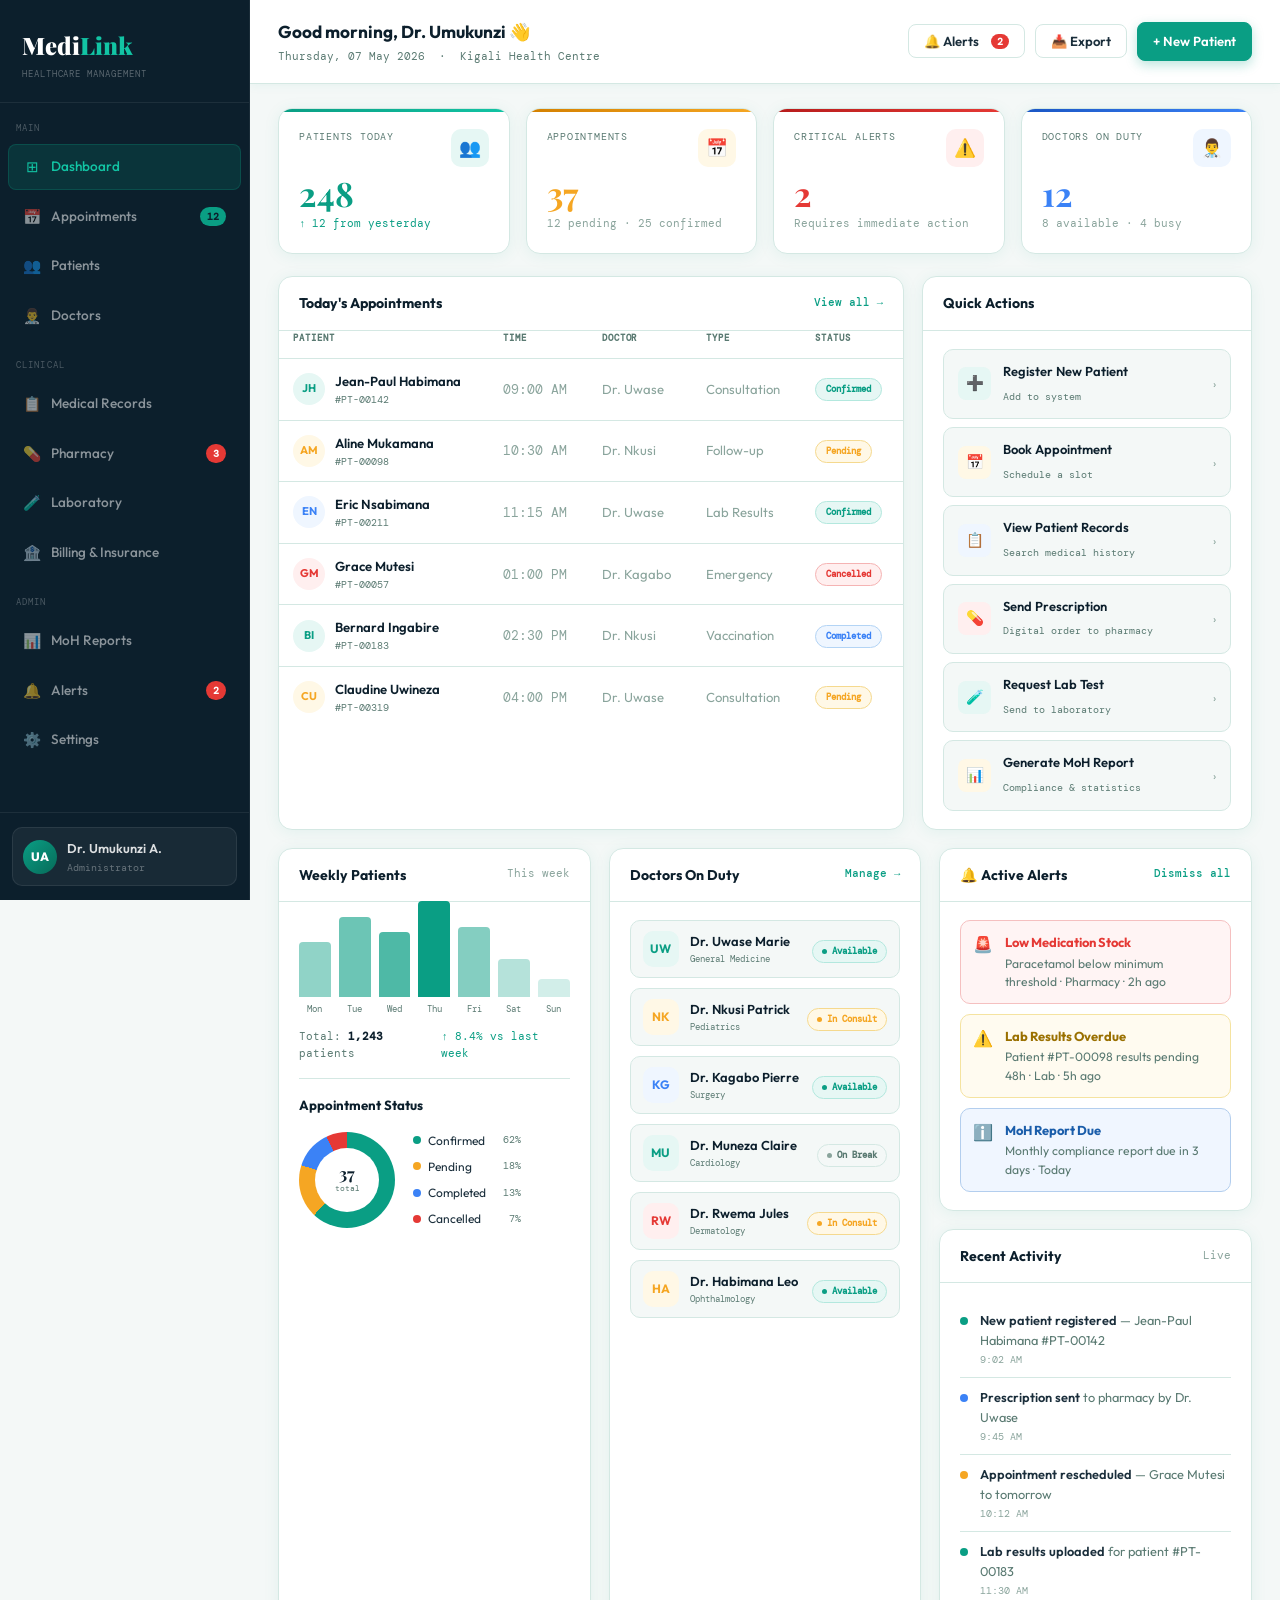
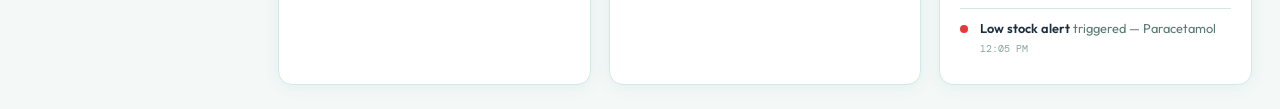
==== Dashboard.html @ 93956468 "Added the index,register,dashboard and style to my project" ====
<!DOCTYPE html>
<html lang="en">
<head>
  <meta charset="UTF-8">
  <meta name="viewport" content="width=device-width, initial-scale=1.0">
  <title>MediLink – Dashboard</title>
  <link rel="stylesheet" href="style.css">
</head>
<body class="dashboard-body">

  <!-- ══════════════════════════════
       SIDEBAR
  ══════════════════════════════ -->
  <aside class="sidebar">

    <a href="index.html" class="sb-logo">
      <h1>Medi<span>Link</span></h1>
      <p>Healthcare Management</p>
    </a>

    <div class="sb-section">Main</div>
    <a href="dashboard.html" class="nav-item active">
      <span class="nav-icon">⊞</span> Dashboard
    </a>
    <div class="nav-item">
      <span class="nav-icon">📅</span> Appointments
      <span class="nav-badge">12</span>
    </div>
    <div class="nav-item">
      <span class="nav-icon">👥</span> Patients
    </div>
    <div class="nav-item">
      <span class="nav-icon">👨‍⚕️</span> Doctors
    </div>

    <div class="sb-section">Clinical</div>
    <div class="nav-item">
      <span class="nav-icon">📋</span> Medical Records
    </div>
    <div class="nav-item">
      <span class="nav-icon">💊</span> Pharmacy
      <span class="nav-badge red">3</span>
    </div>
    <div class="nav-item">
      <span class="nav-icon">🧪</span> Laboratory
    </div>
    <div class="nav-item">
      <span class="nav-icon">🏦</span> Billing &amp; Insurance
    </div>

    <div class="sb-section">Admin</div>
    <div class="nav-item">
      <span class="nav-icon">📊</span> MoH Reports
    </div>
    <div class="nav-item">
      <span class="nav-icon">🔔</span> Alerts
      <span class="nav-badge red">2</span>
    </div>
    <div class="nav-item">
      <span class="nav-icon">⚙️</span> Settings
    </div>

    <div class="sb-footer">
      <div class="sb-user">
        <div class="sb-avatar">UA</div>
        <div>
          <div class="sb-name">Dr. Umukunzi A.</div>
          <div class="sb-role">Administrator</div>
        </div>
      </div>
    </div>

  </aside>

  <!-- ══════════════════════════════
       MAIN
  ══════════════════════════════ -->
  <div class="dash-main">

    <!-- TOPBAR -->
    <div class="topbar">
      <div class="tb-left">
        <h2>Good morning, Dr. Umukunzi 👋</h2>
        <p>Thursday, 07 May 2026 &nbsp;·&nbsp; Kigali Health Centre</p>
      </div>
      <div class="tb-right">
        <button class="tb-btn">
          🔔 Alerts &nbsp;<span class="alert-dot">2</span>
        </button>
        <button class="tb-btn">📥 Export</button>
        <a href="register.html" class="tb-btn primary">+ New Patient</a>
      </div>
    </div>

    <!-- CONTENT -->
    <div class="dash-content">

      <!-- ── STAT CARDS ── -->
      <div class="stats-row">

        <div class="stat-card teal">
          <div class="stat-top">
            <div class="stat-lbl">Patients Today</div>
            <div class="stat-icon-box">👥</div>
          </div>
          <div class="stat-val">248</div>
          <div class="stat-sub up">↑ 12 from yesterday</div>
        </div>

        <div class="stat-card amber">
          <div class="stat-top">
            <div class="stat-lbl">Appointments</div>
            <div class="stat-icon-box">📅</div>
          </div>
          <div class="stat-val">37</div>
          <div class="stat-sub">12 pending · 25 confirmed</div>
        </div>

        <div class="stat-card red">
          <div class="stat-top">
            <div class="stat-lbl">Critical Alerts</div>
            <div class="stat-icon-box">⚠️</div>
          </div>
          <div class="stat-val">2</div>
          <div class="stat-sub">Requires immediate action</div>
        </div>

        <div class="stat-card blue">
          <div class="stat-top">
            <div class="stat-lbl">Doctors On Duty</div>
            <div class="stat-icon-box">👨‍⚕️</div>
          </div>
          <div class="stat-val">12</div>
          <div class="stat-sub">8 available · 4 busy</div>
        </div>

      </div>

      <!-- ── APPOINTMENTS + QUICK ACTIONS ── -->
      <div class="two-col">

        <!-- APPOINTMENTS TABLE -->
        <div class="card">
          <div class="card-head">
            <h3>Today's Appointments</h3>
            <a>View all →</a>
          </div>
          <table class="appt-table">
            <thead>
              <tr>
                <th>Patient</th>
                <th>Time</th>
                <th>Doctor</th>
                <th>Type</th>
                <th>Status</th>
              </tr>
            </thead>
            <tbody>
              <tr>
                <td>
                  <div class="pt-cell">
                    <div class="pt-av teal">JH</div>
                    <div>
                      <div class="pt-name">Jean-Paul Habimana</div>
                      <div class="pt-id">#PT-00142</div>
                    </div>
                  </div>
                </td>
                <td class="time-col">09:00 AM</td>
                <td class="type-col">Dr. Uwase</td>
                <td class="type-col">Consultation</td>
                <td><span class="badge confirmed">Confirmed</span></td>
              </tr>
              <tr>
                <td>
                  <div class="pt-cell">
                    <div class="pt-av amber">AM</div>
                    <div>
                      <div class="pt-name">Aline Mukamana</div>
                      <div class="pt-id">#PT-00098</div>
                    </div>
                  </div>
                </td>
                <td class="time-col">10:30 AM</td>
                <td class="type-col">Dr. Nkusi</td>
                <td class="type-col">Follow-up</td>
                <td><span class="badge pending">Pending</span></td>
              </tr>
              <tr>
                <td>
                  <div class="pt-cell">
                    <div class="pt-av blue">EN</div>
                    <div>
                      <div class="pt-name">Eric Nsabimana</div>
                      <div class="pt-id">#PT-00211</div>
                    </div>
                  </div>
                </td>
                <td class="time-col">11:15 AM</td>
                <td class="type-col">Dr. Uwase</td>
                <td class="type-col">Lab Results</td>
                <td><span class="badge confirmed">Confirmed</span></td>
              </tr>
              <tr>
                <td>
                  <div class="pt-cell">
                    <div class="pt-av red">GM</div>
                    <div>
                      <div class="pt-name">Grace Mutesi</div>
                      <div class="pt-id">#PT-00057</div>
                    </div>
                  </div>
                </td>
                <td class="time-col">01:00 PM</td>
                <td class="type-col">Dr. Kagabo</td>
                <td class="type-col">Emergency</td>
                <td><span class="badge cancelled">Cancelled</span></td>
              </tr>
              <tr>
                <td>
                  <div class="pt-cell">
                    <div class="pt-av teal">BI</div>
                    <div>
                      <div class="pt-name">Bernard Ingabire</div>
                      <div class="pt-id">#PT-00183</div>
                    </div>
                  </div>
                </td>
                <td class="time-col">02:30 PM</td>
                <td class="type-col">Dr. Nkusi</td>
                <td class="type-col">Vaccination</td>
                <td><span class="badge completed">Completed</span></td>
              </tr>
              <tr>
                <td>
                  <div class="pt-cell">
                    <div class="pt-av amber">CU</div>
                    <div>
                      <div class="pt-name">Claudine Uwineza</div>
                      <div class="pt-id">#PT-00319</div>
                    </div>
                  </div>
                </td>
                <td class="time-col">04:00 PM</td>
                <td class="type-col">Dr. Uwase</td>
                <td class="type-col">Consultation</td>
                <td><span class="badge pending">Pending</span></td>
              </tr>
            </tbody>
          </table>
        </div>

        <!-- QUICK ACTIONS -->
        <div class="card">
          <div class="card-head">
            <h3>Quick Actions</h3>
          </div>
          <div class="card-body">
            <div class="qa-list">
              <a href="register.html" class="qa-item">
                <div class="qa-icon teal">➕</div>
                <div class="qa-text">
                  <strong>Register New Patient</strong>
                  <span>Add to system</span>
                </div>
                <span class="qa-arrow">›</span>
              </a>
              <div class="qa-item">
                <div class="qa-icon amber">📅</div>
                <div class="qa-text">
                  <strong>Book Appointment</strong>
                  <span>Schedule a slot</span>
                </div>
                <span class="qa-arrow">›</span>
              </div>
              <div class="qa-item">
                <div class="qa-icon blue">📋</div>
                <div class="qa-text">
                  <strong>View Patient Records</strong>
                  <span>Search medical history</span>
                </div>
                <span class="qa-arrow">›</span>
              </div>
              <div class="qa-item">
                <div class="qa-icon red">💊</div>
                <div class="qa-text">
                  <strong>Send Prescription</strong>
                  <span>Digital order to pharmacy</span>
                </div>
                <span class="qa-arrow">›</span>
              </div>
              <div class="qa-item">
                <div class="qa-icon teal">🧪</div>
                <div class="qa-text">
                  <strong>Request Lab Test</strong>
                  <span>Send to laboratory</span>
                </div>
                <span class="qa-arrow">›</span>
              </div>
              <div class="qa-item">
                <div class="qa-icon amber">📊</div>
                <div class="qa-text">
                  <strong>Generate MoH Report</strong>
                  <span>Compliance &amp; statistics</span>
                </div>
                <span class="qa-arrow">›</span>
              </div>
            </div>
          </div>
        </div>

      </div>
      <!-- end two-col -->

      <!-- ── CHARTS + DOCTORS + ALERTS/ACTIVITY ── -->
      <div class="three-col">

        <!-- WEEKLY CHART + DONUT -->
        <div class="card">
          <div class="card-head">
            <h3>Weekly Patients</h3>
            <span>This week</span>
          </div>
          <div class="card-body">

            <div class="bar-chart">
              <div class="bar-col">
                <div class="bar dim-1" style="height:55px"></div>
                <span class="bar-lbl">Mon</span>
              </div>
              <div class="bar-col">
                <div class="bar dim-2" style="height:80px"></div>
                <span class="bar-lbl">Tue</span>
              </div>
              <div class="bar-col">
                <div class="bar dim-3" style="height:65px"></div>
                <span class="bar-lbl">Wed</span>
              </div>
              <div class="bar-col">
                <div class="bar dim-4" style="height:96px"></div>
                <span class="bar-lbl">Thu</span>
              </div>
              <div class="bar-col">
                <div class="bar dim-5" style="height:70px"></div>
                <span class="bar-lbl">Fri</span>
              </div>
              <div class="bar-col">
                <div class="bar dim-6" style="height:38px"></div>
                <span class="bar-lbl">Sat</span>
              </div>
              <div class="bar-col">
                <div class="bar dim-7" style="height:18px"></div>
                <span class="bar-lbl">Sun</span>
              </div>
            </div>

            <div class="chart-footer">
              <span>Total: <strong>1,243</strong> patients</span>
              <span class="up">↑ 8.4% vs last week</span>
            </div>

            <hr class="chart-divider">

            <div class="chart-subtitle">Appointment Status</div>
            <div class="donut-wrap">
              <div class="donut">
                <div class="donut-hole">
                  <strong>37</strong>
                  <span>total</span>
                </div>
              </div>
              <div class="legend">
                <div class="leg-item">
                  <div class="leg-dot teal"></div>
                  Confirmed
                  <span class="leg-pct">62%</span>
                </div>
                <div class="leg-item">
                  <div class="leg-dot amber"></div>
                  Pending
                  <span class="leg-pct">18%</span>
                </div>
                <div class="leg-item">
                  <div class="leg-dot blue"></div>
                  Completed
                  <span class="leg-pct">13%</span>
                </div>
                <div class="leg-item">
                  <div class="leg-dot red"></div>
                  Cancelled
                  <span class="leg-pct">7%</span>
                </div>
              </div>
            </div>

          </div>
        </div>

        <!-- DOCTORS ON DUTY -->
        <div class="card">
          <div class="card-head">
            <h3>Doctors On Duty</h3>
            <a>Manage →</a>
          </div>
          <div class="card-body">
            <div class="doc-list">

              <div class="doc-item">
                <div class="doc-av teal">UW</div>
                <div>
                  <div class="doc-name">Dr. Uwase Marie</div>
                  <div class="doc-spec">General Medicine</div>
                </div>
                <div class="doc-status">
                  <span class="status-pill available">Available</span>
                </div>
              </div>

              <div class="doc-item">
                <div class="doc-av amber">NK</div>
                <div>
                  <div class="doc-name">Dr. Nkusi Patrick</div>
                  <div class="doc-spec">Pediatrics</div>
                </div>
                <div class="doc-status">
                  <span class="status-pill busy">In Consult</span>
                </div>
              </div>

              <div class="doc-item">
                <div class="doc-av blue">KG</div>
                <div>
                  <div class="doc-name">Dr. Kagabo Pierre</div>
                  <div class="doc-spec">Surgery</div>
                </div>
                <div class="doc-status">
                  <span class="status-pill available">Available</span>
                </div>
              </div>

              <div class="doc-item">
                <div class="doc-av teal">MU</div>
                <div>
                  <div class="doc-name">Dr. Muneza Claire</div>
                  <div class="doc-spec">Cardiology</div>
                </div>
                <div class="doc-status">
                  <span class="status-pill break">On Break</span>
                </div>
              </div>

              <div class="doc-item">
                <div class="doc-av red">RW</div>
                <div>
                  <div class="doc-name">Dr. Rwema Jules</div>
                  <div class="doc-spec">Dermatology</div>
                </div>
                <div class="doc-status">
                  <span class="status-pill busy">In Consult</span>
                </div>
              </div>

              <div class="doc-item">
                <div class="doc-av amber">HA</div>
                <div>
                  <div class="doc-name">Dr. Habimana Leo</div>
                  <div class="doc-spec">Ophthalmology</div>
                </div>
                <div class="doc-status">
                  <span class="status-pill available">Available</span>
                </div>
              </div>

            </div>
          </div>
        </div>

        <!-- ALERTS + ACTIVITY FEED -->
        <div class="stack-col">

          <!-- ALERTS -->
          <div class="card">
            <div class="card-head">
              <h3>🔔 Active Alerts</h3>
              <a>Dismiss all</a>
            </div>
            <div class="card-body">
              <div class="alert-list">

                <div class="alert-item danger">
                  <span class="alert-icon">🚨</span>
                  <div>
                    <div class="alert-title">Low Medication Stock</div>
                    <div class="alert-desc">Paracetamol below minimum threshold · Pharmacy · 2h ago</div>
                  </div>
                </div>

                <div class="alert-item warning">
                  <span class="alert-icon">⚠️</span>
                  <div>
                    <div class="alert-title">Lab Results Overdue</div>
                    <div class="alert-desc">Patient #PT-00098 results pending 48h · Lab · 5h ago</div>
                  </div>
                </div>

                <div class="alert-item info">
                  <span class="alert-icon">ℹ️</span>
                  <div>
                    <div class="alert-title">MoH Report Due</div>
                    <div class="alert-desc">Monthly compliance report due in 3 days · Today</div>
                  </div>
                </div>

              </div>
            </div>
          </div>

          <!-- RECENT ACTIVITY -->
          <div class="card">
            <div class="card-head">
              <h3>Recent Activity</h3>
              <span>Live</span>
            </div>
            <div class="card-body">
              <div class="activity-feed">

                <div class="act-item">
                  <div class="act-dot teal"></div>
                  <div>
                    <div class="act-body">
                      <strong>New patient registered</strong> — Jean-Paul Habimana #PT-00142
                    </div>
                    <div class="act-time">9:02 AM</div>
                  </div>
                </div>

                <div class="act-item">
                  <div class="act-dot blue"></div>
                  <div>
                    <div class="act-body">
                      <strong>Prescription sent</strong> to pharmacy by Dr. Uwase
                    </div>
                    <div class="act-time">9:45 AM</div>
                  </div>
                </div>

                <div class="act-item">
                  <div class="act-dot amber"></div>
                  <div>
                    <div class="act-body">
                      <strong>Appointment rescheduled</strong> — Grace Mutesi to tomorrow
                    </div>
                    <div class="act-time">10:12 AM</div>
                  </div>
                </div>

                <div class="act-item">
                  <div class="act-dot teal"></div>
                  <div>
                    <div class="act-body">
                      <strong>Lab results uploaded</strong> for patient #PT-00183
                    </div>
                    <div class="act-time">11:30 AM</div>
                  </div>
                </div>

                <div class="act-item">
                  <div class="act-dot red"></div>
                  <div>
                    <div class="act-body">
                      <strong>Low stock alert</strong> triggered — Paracetamol
                    </div>
                    <div class="act-time">12:05 PM</div>
                  </div>
                </div>

              </div>
            </div>
          </div>

        </div>
        <!-- end stack-col -->

      </div>
      <!-- end three-col -->

    </div>
    <!-- end dash-content -->

  </div>
  <!-- end dash-main -->

</body>
</html>
---- style.css ----
/* ============================================================
   MEDILINK — MAIN STYLESHEET
   Project  : WebTech Assignment
   Student  : UMUKUNZI Sano Arsene | Reg No: 225067539
   Course   : Computer Engineering | UR-CST-SoICT 2025/2026
   File     : style.css
   Linked by: index.html | register.html | dashboard.html
   ============================================================ */

/* ── GOOGLE FONTS ── */
@import url('https://fonts.googleapis.com/css2?family=Playfair+Display:wght@400;700;900&family=Outfit:wght@300;400;500;600;700&family=DM+Mono:wght@400;500&display=swap');

/* ── CSS VARIABLES ── */
:root {
  --teal:        #0a9e84;
  --teal-light:  #12c4a4;
  --teal-pale:   #e6f7f4;
  --teal-dark:   #076b59;
  --navy:        #0c1f2c;
  --cream:       #f4f8f7;
  --white:       #ffffff;
  --amber:       #f5a623;
  --red:         #e53935;
  --blue:        #3b82f6;
  --gold:        #f5a623;
  --text:        #1a2e3b;
  --muted:       #5a7a72;
  --muted2:      #8aa49c;
  --border:      #d4e8e3;
  --font-head:   'Playfair Display', Georgia, serif;
  --font-body:   'Outfit', sans-serif;
  --mono:        'DM Mono', monospace;
  --radius:      14px;
  --radius-sm:   8px;
  --shadow:      0 2px 16px rgba(10, 158, 132, 0.08);
  --shadow-md:   0 6px 24px rgba(10, 158, 132, 0.12);
  --shadow-lg:   0 16px 48px rgba(10, 158, 132, 0.15);
}

/* ── RESET ── */
*,
*::before,
*::after {
  margin: 0;
  padding: 0;
  box-sizing: border-box;
}

html {
  scroll-behavior: smooth;
}

body {
  font-family: var(--font-body);
  background: var(--cream);
  color: var(--text);
  line-height: 1.6;
  overflow-x: hidden;
}

/* ── SCROLLBAR ── */
::-webkit-scrollbar        { width: 5px; }
::-webkit-scrollbar-track  { background: transparent; }
::-webkit-scrollbar-thumb  { background: var(--border); border-radius: 4px; }

/* ── ANIMATIONS ── */
@keyframes fadeUp {
  from { opacity: 0; transform: translateY(24px); }
  to   { opacity: 1; transform: translateY(0); }
}

@keyframes fadeIn {
  from { opacity: 0; }
  to   { opacity: 1; }
}

@keyframes float {
  0%, 100% { transform: translateY(0px); }
  50%       { transform: translateY(-8px); }
}

@keyframes pulse-dot {
  0%, 100% { box-shadow: 0 0 0 0 rgba(10, 158, 132, 0.45); }
  50%       { box-shadow: 0 0 0 10px rgba(10, 158, 132, 0); }
}

/* ── UTILITY ── */
.text-teal   { color: var(--teal); }
.text-navy   { color: var(--navy); }
.text-muted  { color: var(--muted); }
.text-white  { color: var(--white); }
.font-bold   { font-weight: 700; }
.font-mono   { font-family: var(--mono); }

/* ── SHARED BUTTONS ── */
.btn-primary {
  display: inline-flex;
  align-items: center;
  gap: 8px;
  background: var(--teal);
  color: var(--white);
  text-decoration: none;
  padding: 13px 28px;
  border-radius: 50px;
  font-family: var(--font-body);
  font-size: 0.92rem;
  font-weight: 700;
  border: none;
  cursor: pointer;
  box-shadow: 0 8px 20px rgba(10, 158, 132, 0.3);
  transition: background 0.22s, transform 0.22s, box-shadow 0.22s;
}

.btn-primary:hover {
  background: var(--teal-dark);
  transform: translateY(-2px);
  box-shadow: 0 12px 28px rgba(10, 158, 132, 0.38);
}

.btn-outline {
  display: inline-flex;
  align-items: center;
  gap: 8px;
  background: transparent;
  color: var(--teal);
  text-decoration: none;
  padding: 13px 28px;
  border-radius: 50px;
  font-family: var(--font-body);
  font-size: 0.92rem;
  font-weight: 600;
  border: 2px solid var(--teal);
  cursor: pointer;
  transition: background 0.22s, transform 0.22s;
}

.btn-outline:hover {
  background: var(--teal-pale);
  transform: translateY(-2px);
}

.btn-white {
  display: inline-flex;
  align-items: center;
  gap: 8px;
  background: var(--white);
  color: var(--teal-dark);
  text-decoration: none;
  padding: 14px 32px;
  border-radius: 50px;
  font-family: var(--font-body);
  font-size: 0.95rem;
  font-weight: 700;
  box-shadow: 0 8px 24px rgba(0, 0, 0, 0.15);
  transition: transform 0.22s, box-shadow 0.22s;
}

.btn-white:hover {
  transform: translateY(-2px);
  box-shadow: 0 14px 32px rgba(0, 0, 0, 0.2);
}

/* ── SHARED SECTION HELPERS ── */
.section-tag {
  display: block;
  font-size: 0.72rem;
  font-weight: 700;
  letter-spacing: 0.15em;
  text-transform: uppercase;
  color: var(--teal);
  margin-bottom: 12px;
}

.section-title {
  font-family: var(--font-head);
  font-size: clamp(1.8rem, 3.5vw, 2.8rem);
  font-weight: 700;
  color: var(--navy);
  line-height: 1.2;
  margin-bottom: 16px;
}

.section-sub {
  font-size: 1rem;
  color: var(--muted);
  max-width: 560px;
  line-height: 1.7;
}

.divider {
  width: 56px;
  height: 3px;
  background: linear-gradient(90deg, var(--teal), var(--teal-light));
  border-radius: 2px;
  margin: 14px 0 24px;
}

.divider-center {
  margin-left: auto;
  margin-right: auto;
}

/* ============================================================
   NAVBAR  (shared by index + register + dashboard)
   ============================================================ */
nav {
  position: fixed;
  top: 0; left: 0; right: 0;
  z-index: 1000;
  background: rgba(244, 248, 247, 0.92);
  backdrop-filter: blur(16px);
  border-bottom: 1px solid var(--border);
  padding: 0 5%;
  height: 68px;
  display: flex;
  align-items: center;
  justify-content: space-between;
  animation: fadeIn 0.5s ease both;
}

.nav-logo {
  font-family: var(--font-head);
  font-size: 1.65rem;
  font-weight: 900;
  color: var(--navy);
  text-decoration: none;
  letter-spacing: -0.4px;
}

.nav-logo .accent { color: var(--teal); }

.nav-links {
  display: flex;
  align-items: center;
  gap: 4px;
  list-style: none;
}

.nav-links a {
  text-decoration: none;
  color: var(--muted);
  font-weight: 500;
  font-size: 0.88rem;
  padding: 8px 14px;
  border-radius: var(--radius-sm);
  transition: color 0.2s, background 0.2s;
}

.nav-links a:hover {
  color: var(--teal);
  background: var(--teal-pale);
}

.nav-links .btn-nav {
  background: var(--teal);
  color: var(--white);
  padding: 8px 20px;
  border-radius: 50px;
  font-weight: 600;
  box-shadow: 0 4px 12px rgba(10, 158, 132, 0.28);
}

.nav-links .btn-nav:hover {
  background: var(--teal-dark);
  color: var(--white);
  transform: translateY(-1px);
}

/* ============================================================
   INDEX.HTML — LANDING PAGE
   ============================================================ */

/* ── HERO ── */
.hero {
  min-height: 100vh;
  padding: 120px 5% 80px;
  display: grid;
  grid-template-columns: 1fr 1fr;
  gap: 60px;
  align-items: center;
  position: relative;
  overflow: hidden;
}

.hero-bg-blob-1 {
  position: absolute;
  top: -100px; right: -200px;
  width: 700px; height: 700px;
  background: radial-gradient(circle, rgba(10, 158, 132, 0.07) 0%, transparent 70%);
  border-radius: 50%;
  pointer-events: none;
}

.hero-bg-blob-2 {
  position: absolute;
  bottom: -80px; left: -120px;
  width: 420px; height: 420px;
  background: radial-gradient(circle, rgba(10, 158, 132, 0.045) 0%, transparent 70%);
  border-radius: 50%;
  pointer-events: none;
}

.hero-text {
  animation: fadeUp 0.8s 0.1s ease both;
}

.hero-badge {
  display: inline-flex;
  align-items: center;
  gap: 8px;
  background: var(--teal-pale);
  color: var(--teal);
  border: 1px solid var(--border);
  border-radius: 50px;
  padding: 6px 16px;
  font-size: 0.76rem;
  font-weight: 600;
  letter-spacing: 0.05em;
  text-transform: uppercase;
  margin-bottom: 22px;
}

.hero-badge-dot {
  width: 7px; height: 7px;
  background: var(--teal);
  border-radius: 50%;
  animation: pulse-dot 2s infinite;
}

.hero-title {
  font-family: var(--font-head);
  font-size: clamp(2.6rem, 5vw, 4rem);
  font-weight: 900;
  line-height: 1.1;
  color: var(--navy);
  margin-bottom: 20px;
}

.hero-title em {
  font-style: normal;
  color: var(--teal);
  position: relative;
}

.hero-title em::after {
  content: '';
  position: absolute;
  bottom: 2px; left: 0; right: 0;
  height: 3px;
  background: linear-gradient(90deg, var(--teal), transparent);
  border-radius: 2px;
}

.hero-desc {
  font-size: 1.02rem;
  color: var(--muted);
  max-width: 510px;
  margin-bottom: 36px;
  line-height: 1.75;
}

.hero-actions {
  display: flex;
  gap: 14px;
  align-items: center;
  flex-wrap: wrap;
}

/* HERO VISUAL */
.hero-visual {
  animation: fadeUp 0.8s 0.25s ease both;
  position: relative;
}

.hero-card {
  background: var(--white);
  border-radius: 24px;
  box-shadow: var(--shadow-lg);
  padding: 28px;
  border: 1px solid var(--border);
  animation: float 4s ease-in-out infinite;
}

.hero-card-header {
  display: flex;
  align-items: center;
  justify-content: space-between;
  margin-bottom: 20px;
}

.hero-card-title {
  font-weight: 700;
  font-size: 0.9rem;
  color: var(--navy);
}

.hero-card-date {
  font-size: 0.75rem;
  color: var(--muted);
  font-family: var(--mono);
}

.stats-mini-grid {
  display: grid;
  grid-template-columns: repeat(3, 1fr);
  gap: 12px;
  margin-bottom: 20px;
}

.stat-mini {
  background: var(--teal-pale);
  border-radius: 12px;
  padding: 14px;
  text-align: center;
}

.stat-mini-num {
  display: block;
  font-family: var(--font-head);
  font-size: 1.6rem;
  font-weight: 700;
  color: var(--teal);
}

.stat-mini-lbl {
  font-size: 0.68rem;
  color: var(--muted);
  font-weight: 500;
}

.appt-mini-list {
  display: flex;
  flex-direction: column;
  gap: 10px;
}

.appt-mini-row {
  display: flex;
  align-items: center;
  gap: 12px;
  background: var(--cream);
  border-radius: 10px;
  padding: 10px 14px;
}

.appt-mini-dot {
  width: 10px; height: 10px;
  border-radius: 50%;
  flex-shrink: 0;
}

.appt-mini-dot.teal   { background: var(--teal); }
.appt-mini-dot.amber  { background: var(--amber); }

.appt-mini-name {
  font-size: 0.85rem;
  font-weight: 600;
  flex: 1;
  color: var(--text);
}

.appt-mini-time {
  font-size: 0.74rem;
  color: var(--muted);
  font-family: var(--mono);
}

.appt-mini-badge {
  font-size: 0.66rem;
  font-weight: 600;
  padding: 3px 10px;
  border-radius: 50px;
}

.appt-mini-badge.confirmed {
  background: var(--teal-pale);
  color: var(--teal);
}

.appt-mini-badge.pending {
  background: #fff8e6;
  color: var(--amber);
}

.float-chip {
  position: absolute;
  top: -16px; right: -16px;
  background: var(--white);
  border: 1px solid var(--border);
  border-radius: 12px;
  padding: 10px 14px;
  box-shadow: var(--shadow);
  font-size: 0.78rem;
  font-weight: 600;
  color: var(--teal);
  display: flex;
  align-items: center;
  gap: 8px;
}

/* ── PROBLEM SECTION ── */
.problem-section {
  background: var(--navy);
  padding: 90px 5%;
}

.problem-section .section-tag   { color: var(--teal-light); }
.problem-section .section-title { color: var(--white); }

.problem-grid {
  display: grid;
  grid-template-columns: 1fr 1fr;
  gap: 60px;
  align-items: center;
  margin-top: 48px;
}

.problem-text p {
  font-size: 0.95rem;
  color: rgba(255, 255, 255, 0.68);
  line-height: 1.78;
  margin-bottom: 16px;
}

.problem-text strong { color: var(--teal-light); }

.problem-list {
  list-style: none;
  display: flex;
  flex-direction: column;
  gap: 12px;
}

.problem-list li {
  display: flex;
  align-items: flex-start;
  gap: 12px;
  font-size: 0.9rem;
  color: rgba(255, 255, 255, 0.78);
  padding: 14px 16px;
  background: rgba(255, 255, 255, 0.04);
  border: 1px solid rgba(255, 255, 255, 0.08);
  border-radius: var(--radius-sm);
}

.problem-list li::before {
  content: '✓';
  width: 22px; height: 22px;
  background: rgba(10, 158, 132, 0.22);
  color: var(--teal-light);
  border-radius: 50%;
  display: flex;
  align-items: center;
  justify-content: center;
  font-size: 0.72rem;
  font-weight: 800;
  flex-shrink: 0;
}

/* ── FEATURES SECTION ── */
.features-section {
  background: var(--white);
  padding: 90px 5%;
}

.features-header {
  text-align: center;
  margin-bottom: 56px;
}

.features-header .section-sub  { margin-left: auto; margin-right: auto; }

.features-grid {
  display: grid;
  grid-template-columns: repeat(3, 1fr);
  gap: 22px;
}

.feature-card {
  background: var(--cream);
  border: 1px solid var(--border);
  border-radius: var(--radius);
  padding: 28px;
  position: relative;
  overflow: hidden;
  transition: border-color 0.25s, transform 0.25s, box-shadow 0.25s;
}

.feature-card::before {
  content: '';
  position: absolute;
  top: 0; left: 0; right: 0;
  height: 3px;
  background: linear-gradient(90deg, var(--teal), var(--teal-light));
  transform: scaleX(0);
  transform-origin: left;
  transition: transform 0.28s;
}

.feature-card:hover {
  border-color: var(--teal);
  transform: translateY(-4px);
  box-shadow: var(--shadow-lg);
}

.feature-card:hover::before { transform: scaleX(1); }

.feature-icon {
  width: 52px; height: 52px;
  background: var(--teal-pale);
  border-radius: 14px;
  display: flex;
  align-items: center;
  justify-content: center;
  font-size: 1.35rem;
  margin-bottom: 18px;
  transition: background 0.25s;
}

.feature-card:hover .feature-icon { background: var(--teal); }

.feature-card h3 {
  font-size: 1rem;
  font-weight: 700;
  color: var(--navy);
  margin-bottom: 10px;
}

.feature-card p {
  font-size: 0.86rem;
  color: var(--muted);
  line-height: 1.65;
}

/* ── USERS SECTION ── */
.users-section {
  background: var(--cream);
  padding: 90px 5%;
}

.users-grid {
  display: grid;
  grid-template-columns: repeat(4, 1fr);
  gap: 18px;
  margin-top: 48px;
}

.user-card {
  background: var(--white);
  border: 1px solid var(--border);
  border-radius: var(--radius);
  padding: 24px;
  transition: border-color 0.22s, box-shadow 0.22s, transform 0.22s;
}

.user-card:hover {
  border-color: var(--teal);
  box-shadow: var(--shadow);
  transform: translateY(-3px);
}

.user-icon {
  font-size: 2rem;
  margin-bottom: 14px;
  display: block;
}

.user-card h4 {
  font-size: 0.9rem;
  font-weight: 700;
  color: var(--navy);
  margin-bottom: 8px;
}

.user-card p {
  font-size: 0.82rem;
  color: var(--muted);
  line-height: 1.6;
}

/* ── PARTNERS SECTION ── */
.partners-section {
  background: var(--white);
  padding: 90px 5%;
}

.partners-grid {
  display: grid;
  grid-template-columns: repeat(2, 1fr);
  gap: 18px;
  margin-top: 48px;
}

.partner-card {
  display: flex;
  gap: 16px;
  background: var(--cream);
  border: 1px solid var(--border);
  border-radius: var(--radius);
  padding: 22px;
  transition: border-color 0.22s, background 0.22s;
}

.partner-card:hover {
  border-color: var(--teal);
  background: var(--teal-pale);
}

.partner-icon {
  width: 48px; height: 48px;
  background: var(--teal-pale);
  border-radius: 12px;
  display: flex;
  align-items: center;
  justify-content: center;
  font-size: 1.3rem;
  flex-shrink: 0;
}

.partner-card h4 {
  font-size: 0.92rem;
  font-weight: 700;
  color: var(--navy);
  margin-bottom: 6px;
}

.partner-card p {
  font-size: 0.82rem;
  color: var(--muted);
  line-height: 1.6;
}

/* ── CTA SECTION ── */
.cta-section {
  background: linear-gradient(135deg, var(--teal-dark) 0%, var(--teal) 55%, var(--teal-light) 100%);
  text-align: center;
  color: var(--white);
  padding: 100px 5%;
  position: relative;
  overflow: hidden;
}

.cta-section::before {
  content: '';
  position: absolute;
  top: -50%; left: -50%;
  width: 200%; height: 200%;
  background: radial-gradient(circle at 30% 50%, rgba(255, 255, 255, 0.06) 0%, transparent 50%);
  pointer-events: none;
}

.cta-section h2 {
  font-family: var(--font-head);
  font-size: clamp(2rem, 4vw, 3rem);
  font-weight: 700;
  margin-bottom: 16px;
}

.cta-section p {
  font-size: 1rem;
  opacity: 0.85;
  margin-bottom: 36px;
  max-width: 480px;
  margin-left: auto;
  margin-right: auto;
  line-height: 1.7;
}

/* ── FOOTER ── */
footer {
  background: var(--navy);
  color: rgba(255, 255, 255, 0.42);
  padding: 28px 5%;
  display: flex;
  align-items: center;
  justify-content: space-between;
  font-size: 0.8rem;
  gap: 16px;
}

.footer-logo {
  font-family: var(--font-head);
  font-size: 1.2rem;
  font-weight: 700;
  color: var(--white);
}

.footer-logo span { color: var(--teal-light); }

.footer-link {
  color: rgba(255, 255, 255, 0.42);
  text-decoration: none;
  font-size: 0.8rem;
  transition: color 0.2s;
}

.footer-link:hover { color: var(--teal-light); }

/* ============================================================
   REGISTER.HTML — REGISTRATION PAGE
   ============================================================ */
.register-body {
  display: grid;
  grid-template-columns: 420px 1fr;
  min-height: 100vh;
}

/* ── LEFT PANEL ── */
.left-panel {
  background: linear-gradient(160deg, var(--navy) 0%, #0a3d30 100%);
  color: var(--white);
  padding: 48px 40px;
  display: flex;
  flex-direction: column;
  position: sticky;
  top: 0;
  height: 100vh;
  overflow-y: auto;
}

.panel-logo {
  font-family: var(--font-head);
  font-size: 2rem;
  font-weight: 900;
  color: var(--white);
  text-decoration: none;
  margin-bottom: 48px;
  display: block;
}

.panel-logo span { color: var(--teal-light); }

.panel-content { flex: 1; }

.panel-badge {
  display: inline-flex;
  align-items: center;
  gap: 8px;
  background: rgba(18, 196, 164, 0.15);
  border: 1px solid rgba(18, 196, 164, 0.3);
  color: var(--teal-light);
  border-radius: 50px;
  padding: 5px 14px;
  font-size: 0.72rem;
  font-weight: 600;
  letter-spacing: 0.08em;
  text-transform: uppercase;
  margin-bottom: 20px;
}

.panel-badge-dot {
  width: 6px; height: 6px;
  background: var(--teal-light);
  border-radius: 50%;
  animation: pulse-dot 2s infinite;
}

.left-panel h2 {
  font-family: var(--font-head);
  font-size: 1.95rem;
  font-weight: 700;
  line-height: 1.2;
  margin-bottom: 18px;
  color: var(--white);
}

.panel-desc {
  font-size: 0.9rem;
  color: rgba(255, 255, 255, 0.62);
  line-height: 1.7;
  margin-bottom: 30px;
}

.trust-list {
  list-style: none;
  display: flex;
  flex-direction: column;
  gap: 12px;
}

.trust-list li {
  display: flex;
  align-items: center;
  gap: 12px;
  font-size: 0.86rem;
  color: rgba(255, 255, 255, 0.78);
}

.trust-list li::before {
  content: '✓';
  width: 23px; height: 23px;
  background: rgba(18, 196, 164, 0.18);
  border: 1px solid rgba(18, 196, 164, 0.35);
  color: var(--teal-light);
  border-radius: 50%;
  display: flex;
  align-items: center;
  justify-content: center;
  font-size: 0.7rem;
  font-weight: 800;
  flex-shrink: 0;
}

.panel-footer {
  margin-top: auto;
  padding-top: 28px;
  border-top: 1px solid rgba(255, 255, 255, 0.1);
  font-size: 0.74rem;
  color: rgba(255, 255, 255, 0.32);
  line-height: 1.65;
}

/* ── RIGHT PANEL ── */
.right-panel {
  overflow-y: auto;
  padding: 48px 52px;
  display: flex;
  flex-direction: column;
}

.form-header {
  margin-bottom: 28px;
  animation: fadeUp 0.5s ease both;
}

.form-header h3 {
  font-family: var(--font-head);
  font-size: 1.75rem;
  font-weight: 700;
  color: var(--navy);
  margin-bottom: 6px;
}

.form-header p {
  font-size: 0.88rem;
  color: var(--muted);
}

/* ── STEPS ── */
.steps {
  display: flex;
  align-items: center;
  margin-bottom: 28px;
  animation: fadeUp 0.5s 0.08s ease both;
}

.step-item {
  display: flex;
  flex-direction: column;
  align-items: center;
  gap: 6px;
  flex: 1;
  position: relative;
  cursor: pointer;
}

.step-item:not(:last-child)::after {
  content: '';
  position: absolute;
  top: 17px;
  left: 50%; right: -50%;
  height: 2px;
  background: var(--border);
  z-index: 0;
  transition: background 0.3s;
}

.step-item.done:not(:last-child)::after,
.step-item.active:not(:last-child)::after {
  background: var(--teal);
}

.step-num {
  width: 35px; height: 35px;
  border-radius: 50%;
  background: var(--white);
  border: 2px solid var(--border);
  display: flex;
  align-items: center;
  justify-content: center;
  font-size: 0.8rem;
  font-weight: 700;
  color: var(--muted);
  position: relative;
  z-index: 1;
  transition: all 0.25s;
}

.step-item.active .step-num {
  background: var(--teal);
  border-color: var(--teal);
  color: var(--white);
  box-shadow: 0 4px 12px rgba(10, 158, 132, 0.32);
}

.step-item.done .step-num {
  background: var(--teal-pale);
  border-color: var(--teal);
  color: var(--teal);
}

.step-lbl {
  font-size: 0.68rem;
  font-weight: 600;
  color: var(--muted);
  text-align: center;
  white-space: nowrap;
}

.step-item.active .step-lbl { color: var(--teal); }

/* ── CAUTION BOX ── */
.caution-box {
  background: #fff8f0;
  border: 1.5px solid rgba(245, 166, 35, 0.4);
  border-radius: var(--radius);
  padding: 18px 20px;
  margin-bottom: 26px;
  display: flex;
  gap: 14px;
  align-items: flex-start;
  animation: fadeUp 0.5s 0.15s ease both;
}

.caution-icon { font-size: 1.4rem; flex-shrink: 0; line-height: 1; }

.caution-box h4 {
  font-size: 0.88rem;
  font-weight: 700;
  color: #b36200;
  margin-bottom: 6px;
}

.caution-list {
  list-style: none;
  display: flex;
  flex-direction: column;
  gap: 4px;
}

.caution-list li {
  font-size: 0.8rem;
  color: #7a4a00;
  padding-left: 14px;
  position: relative;
  line-height: 1.5;
}

.caution-list li::before {
  content: '•';
  position: absolute;
  left: 0;
  color: var(--gold);
  font-weight: 700;
}

/* ── FORM SECTIONS ── */
.form-section { display: none; }
.form-section.active {
  display: block;
  animation: fadeUp 0.35s ease both;
}

/* ── FIELDSET ── */
.fieldset {
  background: var(--white);
  border: 1.5px solid var(--border);
  border-radius: var(--radius);
  padding: 26px;
  margin-bottom: 18px;
}

.fieldset-title {
  font-size: 0.9rem;
  font-weight: 700;
  color: var(--navy);
  margin-bottom: 20px;
  padding-bottom: 14px;
  border-bottom: 1px solid var(--border);
  display: flex;
  align-items: center;
  gap: 10px;
}

.fieldset-title-icon {
  width: 28px; height: 28px;
  background: var(--teal-pale);
  color: var(--teal);
  border-radius: 8px;
  display: flex;
  align-items: center;
  justify-content: center;
  font-size: 0.85rem;
}

/* ── ROLE GRID ── */
.role-grid {
  display: grid;
  grid-template-columns: repeat(3, 1fr);
  gap: 12px;
}

.role-radio { display: none; }

.role-label {
  display: block;
  border: 1.5px solid var(--border);
  border-radius: var(--radius-sm);
  padding: 16px 12px;
  text-align: center;
  cursor: pointer;
  transition: border-color 0.2s, background 0.2s, box-shadow 0.2s;
  background: var(--cream);
}

.role-label:hover {
  border-color: var(--teal);
  background: var(--teal-pale);
}

.role-radio:checked + .role-label {
  border-color: var(--teal);
  background: var(--teal-pale);
  box-shadow: 0 0 0 3px rgba(10, 158, 132, 0.14);
}

.role-emoji {
  display: block;
  font-size: 1.6rem;
  margin-bottom: 6px;
}

.role-name {
  font-size: 0.76rem;
  font-weight: 600;
  color: var(--text);
}

.role-radio:checked + .role-label .role-name { color: var(--teal); }

/* ── INPUT FIELDS ── */
.field-grid {
  display: grid;
  grid-template-columns: 1fr 1fr;
  gap: 16px;
}

.field {
  display: flex;
  flex-direction: column;
  gap: 6px;
  margin-bottom: 16px;
}

.field:last-child { margin-bottom: 0; }

label {
  font-size: 0.82rem;
  font-weight: 600;
  color: var(--text);
}

.label-req   { color: var(--red); margin-left: 3px; }
.label-hint  { font-weight: 400; color: var(--muted); font-size: 0.74rem; }

input[type="text"],
input[type="password"],
input[type="date"],
select,
textarea {
  width: 100%;
  border: 1.5px solid var(--border);
  border-radius: var(--radius-sm);
  padding: 11px 14px;
  font-family: var(--font-body);
  font-size: 0.87rem;
  color: var(--text);
  background: var(--white);
  outline: none;
  transition: border-color 0.2s, box-shadow 0.2s;
  appearance: none;
}

input[type="text"]:focus,
input[type="password"]:focus,
input[type="date"]:focus,
select:focus,
textarea:focus {
  border-color: var(--teal);
  box-shadow: 0 0 0 3px rgba(10, 158, 132, 0.12);
}

input::placeholder { color: #b0c4be; }
textarea { resize: vertical; min-height: 88px; }

.field-error {
  font-size: 0.74rem;
  color: var(--red);
  display: none;
}

.field-error.show { display: block; }

/* ── PASSWORD STRENGTH ── */
.strength-bar {
  height: 4px;
  background: var(--border);
  border-radius: 4px;
  overflow: hidden;
  margin-top: 6px;
}

.strength-fill {
  height: 100%;
  width: 0%;
  border-radius: 4px;
  transition: width 0.35s, background 0.35s;
}

.strength-lbl {
  font-size: 0.71rem;
  color: var(--muted);
  margin-top: 4px;
  font-family: var(--mono);
}

/* ── SECURITY NOTE ── */
.security-note {
  display: flex;
  gap: 10px;
  align-items: flex-start;
  background: var(--teal-pale);
  border: 1px solid var(--border);
  border-radius: var(--radius-sm);
  padding: 12px 14px;
  margin-bottom: 18px;
  font-size: 0.8rem;
  color: var(--teal-dark);
  line-height: 1.55;
}

/* ── CONSENT BLOCK ── */
.consent-block {
  background: var(--white);
  border: 1.5px solid var(--border);
  border-radius: var(--radius);
  padding: 22px;
  margin-bottom: 18px;
}

.consent-block-title {
  font-size: 0.9rem;
  font-weight: 700;
  color: var(--navy);
  margin-bottom: 16px;
  padding-bottom: 12px;
  border-bottom: 1px solid var(--border);
}

.consent-item {
  display: flex;
  gap: 12px;
  align-items: flex-start;
  padding: 12px 0;
  border-bottom: 1px solid var(--border);
}

.consent-item:last-child {
  border-bottom: none;
  padding-bottom: 0;
}

.consent-item input[type="checkbox"] {
  width: 17px; height: 17px;
  margin-top: 2px;
  flex-shrink: 0;
  accent-color: var(--teal);
  cursor: pointer;
}

.consent-text {
  font-size: 0.81rem;
  color: var(--muted);
  line-height: 1.55;
}

.consent-text strong {
  color: var(--text);
  font-weight: 600;
}

/* ── FORM ACTIONS ── */
.form-actions {
  display: flex;
  gap: 12px;
  align-items: center;
  margin-top: 8px;
}

.btn-next,
.btn-submit {
  background: var(--teal);
  color: var(--white);
  padding: 12px 28px;
  border-radius: 50px;
  font-family: var(--font-body);
  font-size: 0.9rem;
  font-weight: 700;
  border: none;
  cursor: pointer;
  box-shadow: 0 6px 16px rgba(10, 158, 132, 0.28);
  transition: background 0.2s, transform 0.2s, box-shadow 0.2s;
}

.btn-next:hover,
.btn-submit:hover {
  background: var(--teal-dark);
  transform: translateY(-1px);
  box-shadow: 0 10px 22px rgba(10, 158, 132, 0.32);
}

.btn-back {
  background: var(--white);
  color: var(--text);
  padding: 12px 22px;
  border-radius: 50px;
  font-family: var(--font-body);
  font-size: 0.88rem;
  font-weight: 600;
  border: 1.5px solid var(--border);
  cursor: pointer;
  transition: border-color 0.2s, color 0.2s;
}

.btn-back:hover {
  border-color: var(--teal);
  color: var(--teal);
}

/* ── SUCCESS SCREEN ── */
.success-screen {
  display: none;
  text-align: center;
  padding: 40px 0;
}

.success-screen.show {
  display: block;
  animation: fadeUp 0.5s ease both;
}

.success-icon {
  width: 80px; height: 80px;
  background: var(--teal-pale);
  border-radius: 50%;
  display: flex;
  align-items: center;
  justify-content: center;
  font-size: 2.5rem;
  margin: 0 auto 24px;
  border: 3px solid var(--teal);
}

.success-screen h3 {
  font-family: var(--font-head);
  font-size: 1.8rem;
  color: var(--navy);
  margin-bottom: 12px;
}

.success-screen p {
  color: var(--muted);
  line-height: 1.7;
  margin-bottom: 28px;
  max-width: 380px;
  margin-left: auto;
  margin-right: auto;
}

.signin-link {
  text-align: center;
  margin-top: 20px;
  font-size: 0.82rem;
  color: var(--muted);
}

.signin-link a {
  color: var(--teal);
  font-weight: 600;
  text-decoration: none;
}

.signin-link a:hover { text-decoration: underline; }

/* ============================================================
   DASHBOARD.HTML
   ============================================================ */
.dashboard-body {
  display: grid;
  grid-template-columns: 250px 1fr;
  min-height: 100vh;
}

/* ── SIDEBAR ── */
.sidebar {
  background: var(--navy);
  display: flex;
  flex-direction: column;
  position: sticky;
  top: 0;
  height: 100vh;
  overflow-y: auto;
  border-right: 1px solid rgba(255, 255, 255, 0.06);
}

.sb-logo {
  padding: 26px 22px 20px;
  border-bottom: 1px solid rgba(255, 255, 255, 0.07);
  text-decoration: none;
  display: block;
}

.sb-logo h1 {
  font-family: var(--font-head);
  font-size: 1.5rem;
  font-weight: 900;
  color: var(--white);
}

.sb-logo h1 span { color: var(--teal-light); }

.sb-logo p {
  font-family: var(--mono);
  font-size: 0.58rem;
  color: rgba(255, 255, 255, 0.32);
  letter-spacing: 0.1em;
  text-transform: uppercase;
  margin-top: 3px;
}

.sb-section {
  padding: 18px 16px 6px;
  font-family: var(--mono);
  font-size: 0.58rem;
  letter-spacing: 0.12em;
  text-transform: uppercase;
  color: rgba(255, 255, 255, 0.26);
}

.nav-item {
  display: flex;
  align-items: center;
  gap: 10px;
  padding: 10px 14px;
  margin: 2px 8px;
  border-radius: var(--radius-sm);
  cursor: pointer;
  font-size: 0.85rem;
  font-weight: 500;
  color: rgba(255, 255, 255, 0.52);
  transition: background 0.18s, color 0.18s;
  border: 1px solid transparent;
  text-decoration: none;
}

.nav-item:hover {
  background: rgba(255, 255, 255, 0.06);
  color: rgba(255, 255, 255, 0.88);
}

.nav-item.active {
  background: rgba(10, 158, 132, 0.17);
  color: var(--teal-light);
  border-color: rgba(10, 158, 132, 0.24);
}

.nav-icon {
  font-size: 0.92rem;
  width: 18px;
  text-align: center;
  flex-shrink: 0;
}

.nav-badge {
  margin-left: auto;
  font-family: var(--mono);
  font-size: 0.6rem;
  font-weight: 600;
  padding: 2px 7px;
  border-radius: 20px;
  background: var(--teal);
  color: var(--navy);
}

.nav-badge.red {
  background: var(--red);
  color: var(--white);
}

.sb-footer {
  margin-top: auto;
  padding: 14px 12px;
  border-top: 1px solid rgba(255, 255, 255, 0.07);
}

.sb-user {
  display: flex;
  align-items: center;
  gap: 10px;
  padding: 10px;
  background: rgba(255, 255, 255, 0.05);
  border-radius: 10px;
  border: 1px solid rgba(255, 255, 255, 0.08);
}

.sb-avatar {
  width: 34px; height: 34px;
  border-radius: 50%;
  background: linear-gradient(135deg, var(--teal), var(--teal-dark));
  display: flex;
  align-items: center;
  justify-content: center;
  font-size: 0.76rem;
  font-weight: 800;
  color: var(--white);
  flex-shrink: 0;
}

.sb-name {
  font-size: 0.8rem;
  font-weight: 600;
  color: rgba(255, 255, 255, 0.85);
}

.sb-role {
  font-family: var(--mono);
  font-size: 0.6rem;
  color: rgba(255, 255, 255, 0.34);
  margin-top: 1px;
}

/* ── MAIN AREA ── */
.dash-main {
  display: flex;
  flex-direction: column;
  overflow-y: auto;
  min-height: 100vh;
}

/* ── TOPBAR ── */
.topbar {
  display: flex;
  align-items: center;
  justify-content: space-between;
  padding: 18px 28px;
  background: var(--white);
  border-bottom: 1px solid var(--border);
  position: sticky;
  top: 0;
  z-index: 50;
  box-shadow: 0 2px 10px rgba(10, 158, 132, 0.06);
}

.tb-left h2 {
  font-size: 1.08rem;
  font-weight: 700;
  color: var(--navy);
}

.tb-left p {
  font-family: var(--mono);
  font-size: 0.67rem;
  color: var(--muted);
  margin-top: 2px;
}

.tb-right {
  display: flex;
  align-items: center;
  gap: 10px;
}

.tb-btn {
  display: inline-flex;
  align-items: center;
  gap: 6px;
  padding: 8px 15px;
  background: var(--white);
  border: 1.5px solid var(--border);
  border-radius: var(--radius-sm);
  font-family: var(--font-body);
  font-size: 0.82rem;
  font-weight: 600;
  color: var(--text);
  cursor: pointer;
  transition: border-color 0.18s, color 0.18s;
  text-decoration: none;
}

.tb-btn:hover { border-color: var(--teal); color: var(--teal); }

.tb-btn.primary {
  background: var(--teal);
  border-color: var(--teal);
  color: var(--white);
  box-shadow: 0 4px 12px rgba(10, 158, 132, 0.28);
}

.tb-btn.primary:hover { background: var(--teal-dark); border-color: var(--teal-dark); color: var(--white); }

.alert-dot {
  background: var(--red);
  color: var(--white);
  font-family: var(--mono);
  font-size: 0.6rem;
  padding: 1px 6px;
  border-radius: 10px;
  font-weight: 700;
}

/* ── CONTENT ── */
.dash-content { padding: 24px 28px; flex: 1; }

/* STAT CARDS */
.stats-row {
  display: grid;
  grid-template-columns: repeat(4, 1fr);
  gap: 16px;
  margin-bottom: 22px;
}

.stat-card {
  background: var(--white);
  border: 1px solid var(--border);
  border-radius: var(--radius);
  padding: 20px;
  box-shadow: var(--shadow);
  transition: transform 0.22s, box-shadow 0.22s;
  position: relative;
  overflow: hidden;
}

.stat-card:hover { transform: translateY(-3px); box-shadow: var(--shadow-md); }

.stat-card::after {
  content: '';
  position: absolute;
  top: 0; left: 0; right: 0;
  height: 3px;
}

.stat-card.teal::after  { background: linear-gradient(90deg, var(--teal), var(--teal-light)); }
.stat-card.amber::after { background: linear-gradient(90deg, #d48000, var(--amber)); }
.stat-card.red::after   { background: linear-gradient(90deg, #b71c1c, var(--red)); }
.stat-card.blue::after  { background: linear-gradient(90deg, #1a56c4, var(--blue)); }

.stat-card:nth-child(1) { animation: fadeUp 0.4s 0.05s ease both; }
.stat-card:nth-child(2) { animation: fadeUp 0.4s 0.10s ease both; }
.stat-card:nth-child(3) { animation: fadeUp 0.4s 0.15s ease both; }
.stat-card:nth-child(4) { animation: fadeUp 0.4s 0.20s ease both; }

.stat-top {
  display: flex;
  align-items: flex-start;
  justify-content: space-between;
  margin-bottom: 10px;
}

.stat-lbl {
  font-family: var(--mono);
  font-size: 0.61rem;
  letter-spacing: 0.08em;
  text-transform: uppercase;
  color: var(--muted);
}

.stat-icon-box {
  width: 38px; height: 38px;
  border-radius: 10px;
  display: flex;
  align-items: center;
  justify-content: center;
  font-size: 1.1rem;
}

.stat-card.teal  .stat-icon-box { background: var(--teal-pale); }
.stat-card.amber .stat-icon-box { background: #fff8e6; }
.stat-card.red   .stat-icon-box { background: #ffefef; }
.stat-card.blue  .stat-icon-box { background: #eff6ff; }

.stat-val {
  font-family: var(--font-head);
  font-size: 2.1rem;
  font-weight: 700;
  line-height: 1;
  margin-bottom: 6px;
}

.stat-card.teal  .stat-val { color: var(--teal); }
.stat-card.amber .stat-val { color: var(--amber); }
.stat-card.red   .stat-val { color: var(--red); }
.stat-card.blue  .stat-val { color: var(--blue); }

.stat-sub {
  font-family: var(--mono);
  font-size: 0.66rem;
  color: var(--muted2);
}

.stat-sub.up { color: var(--teal); }

/* GRID LAYOUTS */
.two-col   { display: grid; grid-template-columns: 1fr 330px; gap: 18px; margin-bottom: 18px; }
.three-col { display: grid; grid-template-columns: 1fr 1fr 1fr; gap: 18px; }
.stack-col { display: flex; flex-direction: column; gap: 18px; }

/* CARD */
.card {
  background: var(--white);
  border: 1px solid var(--border);
  border-radius: var(--radius);
  box-shadow: var(--shadow);
  overflow: hidden;
  animation: fadeUp 0.4s 0.2s ease both;
}

.card-head {
  display: flex;
  align-items: center;
  justify-content: space-between;
  padding: 15px 20px;
  border-bottom: 1px solid var(--border);
}

.card-head h3 { font-size: 0.88rem; font-weight: 700; color: var(--navy); }

.card-head a {
  font-family: var(--mono);
  font-size: 0.66rem;
  color: var(--teal);
  text-decoration: none;
  cursor: pointer;
  font-weight: 500;
}

.card-head span { font-family: var(--mono); font-size: 0.66rem; color: var(--muted2); }
.card-body { padding: 18px 20px; }

/* APPOINTMENTS TABLE */
.appt-table { width: 100%; border-collapse: collapse; }

.appt-table th {
  font-family: var(--mono);
  font-size: 0.59rem;
  letter-spacing: 0.1em;
  text-transform: uppercase;
  color: var(--muted);
  text-align: left;
  padding: 0 14px 12px;
  border-bottom: 1px solid var(--border);
}

.appt-table td {
  padding: 12px 14px;
  font-size: 0.82rem;
  border-bottom: 1px solid var(--border);
  vertical-align: middle;
}

.appt-table tr:last-child td { border-bottom: none; }
.appt-table tbody tr:hover td { background: var(--teal-pale); }

.pt-cell  { display: flex; align-items: center; gap: 10px; }

.pt-av {
  width: 32px; height: 32px;
  border-radius: 50%;
  display: flex;
  align-items: center;
  justify-content: center;
  font-size: 0.7rem;
  font-weight: 700;
  flex-shrink: 0;
}

.pt-av.teal   { background: var(--teal-pale);  color: var(--teal); }
.pt-av.amber  { background: #fff8e6;            color: var(--amber); }
.pt-av.blue   { background: #eff6ff;            color: var(--blue); }
.pt-av.red    { background: #ffefef;            color: var(--red); }

.pt-name { font-weight: 600; font-size: 0.82rem; color: var(--navy); }
.pt-id   { font-family: var(--mono); font-size: 0.61rem; color: var(--muted); }

.time-col { font-family: var(--mono); font-size: 0.75rem; color: var(--muted2); }
.type-col { font-size: 0.78rem; color: var(--muted2); }

/* BADGES */
.badge {
  display: inline-block;
  font-family: var(--mono);
  font-size: 0.59rem;
  font-weight: 600;
  padding: 3px 10px;
  border-radius: 20px;
  border: 1px solid;
}

.badge.confirmed { background: var(--teal-pale); color: var(--teal);  border-color: #b3e8de; }
.badge.pending   { background: #fff8e6;            color: var(--amber); border-color: #f5d98e; }
.badge.cancelled { background: #ffefef;            color: var(--red);   border-color: #f5b3b3; }
.badge.completed { background: #eff6ff;            color: var(--blue);  border-color: #b3d4f5; }

/* QUICK ACTIONS */
.qa-list { display: flex; flex-direction: column; gap: 8px; }

.qa-item {
  display: flex;
  align-items: center;
  gap: 12px;
  padding: 11px 14px;
  background: var(--cream);
  border: 1px solid var(--border);
  border-radius: 10px;
  cursor: pointer;
  transition: border-color 0.18s, background 0.18s;
  text-decoration: none;
}

.qa-item:hover { border-color: var(--teal); background: var(--teal-pale); }

.qa-icon {
  width: 33px; height: 33px;
  border-radius: var(--radius-sm);
  display: flex;
  align-items: center;
  justify-content: center;
  font-size: 0.9rem;
  flex-shrink: 0;
}

.qa-icon.teal   { background: var(--teal-pale); }
.qa-icon.amber  { background: #fff8e6; }
.qa-icon.blue   { background: #eff6ff; }
.qa-icon.red    { background: #ffefef; }

.qa-text strong { display: block; font-size: 0.81rem; font-weight: 600; color: var(--navy); }
.qa-text span   { font-family: var(--mono); font-size: 0.61rem; color: var(--muted); }
.qa-arrow       { margin-left: auto; color: var(--muted2); font-size: 0.75rem; }

/* BAR CHART */
.bar-chart { display: flex; align-items: flex-end; gap: 8px; height: 96px; }
.bar-col   { display: flex; flex-direction: column; align-items: center; gap: 5px; flex: 1; }

.bar {
  width: 100%;
  background: var(--teal);
  border-radius: 4px 4px 0 0;
  cursor: pointer;
  transition: opacity 0.2s;
  min-height: 4px;
}

.bar:hover     { opacity: 0.65; }
.bar.dim-1     { opacity: 0.45; }
.bar.dim-2     { opacity: 0.60; }
.bar.dim-3     { opacity: 0.72; }
.bar.dim-4     { opacity: 1;    }
.bar.dim-5     { opacity: 0.50; }
.bar.dim-6     { opacity: 0.30; }
.bar.dim-7     { opacity: 0.18; }

.bar-lbl { font-family: var(--mono); font-size: 0.57rem; color: var(--muted); }

.chart-footer {
  margin-top: 12px;
  display: flex;
  justify-content: space-between;
  font-family: var(--mono);
  font-size: 0.67rem;
  color: var(--muted);
}

.chart-footer strong { color: var(--navy); }
.chart-footer .up    { color: var(--teal); }

/* DONUT */
.donut-wrap { display: flex; align-items: center; gap: 18px; }

.donut {
  width: 96px; height: 96px;
  border-radius: 50%;
  background: conic-gradient(
    var(--teal)  0%  62%,
    var(--amber) 62% 80%,
    var(--blue)  80% 93%,
    var(--red)   93% 100%
  );
  position: relative;
  flex-shrink: 0;
  display: flex;
  align-items: center;
  justify-content: center;
}

.donut-hole {
  width: 64px; height: 64px;
  background: var(--white);
  border-radius: 50%;
  display: flex;
  align-items: center;
  justify-content: center;
  flex-direction: column;
}

.donut-hole strong {
  font-family: var(--font-head);
  font-size: 1.05rem;
  font-weight: 700;
  color: var(--navy);
  display: block;
  line-height: 1;
}

.donut-hole span {
  font-family: var(--mono);
  font-size: 0.5rem;
  color: var(--muted);
}

.legend { display: flex; flex-direction: column; gap: 7px; }

.leg-item { display: flex; align-items: center; gap: 7px; font-size: 0.75rem; color: var(--text); }

.leg-dot {
  width: 8px; height: 8px;
  border-radius: 50%;
  flex-shrink: 0;
}

.leg-dot.teal   { background: var(--teal); }
.leg-dot.amber  { background: var(--amber); }
.leg-dot.blue   { background: var(--blue); }
.leg-dot.red    { background: var(--red); }

.leg-pct {
  margin-left: auto;
  font-family: var(--mono);
  font-size: 0.63rem;
  color: var(--muted);
  min-width: 28px;
  text-align: right;
}

.chart-divider {
  border: none;
  border-top: 1px solid var(--border);
  margin: 16px 0;
}

.chart-subtitle {
  font-size: 0.83rem;
  font-weight: 700;
  color: var(--navy);
  margin-bottom: 14px;
}

/* DOCTORS */
.doc-list { display: flex; flex-direction: column; gap: 10px; }

.doc-item {
  display: flex;
  align-items: center;
  gap: 11px;
  padding: 10px 12px;
  background: var(--cream);
  border: 1px solid var(--border);
  border-radius: 10px;
}

.doc-av {
  width: 36px; height: 36px;
  border-radius: 10px;
  display: flex;
  align-items: center;
  justify-content: center;
  font-size: 0.76rem;
  font-weight: 700;
  flex-shrink: 0;
}

.doc-av.teal   { background: var(--teal-pale); color: var(--teal); }
.doc-av.amber  { background: #fff8e6;           color: var(--amber); }
.doc-av.blue   { background: #eff6ff;           color: var(--blue); }
.doc-av.red    { background: #ffefef;           color: var(--red); }

.doc-name { font-size: 0.81rem; font-weight: 600; color: var(--navy); }
.doc-spec { font-family: var(--mono); font-size: 0.59rem; color: var(--muted); }
.doc-status { margin-left: auto; }

.status-pill {
  display: inline-flex;
  align-items: center;
  gap: 5px;
  font-family: var(--mono);
  font-size: 0.59rem;
  font-weight: 600;
  padding: 3px 9px;
  border-radius: 20px;
  border: 1px solid;
}

.status-pill::before {
  content: '';
  width: 5px; height: 5px;
  border-radius: 50%;
  display: inline-block;
}

.status-pill.available { background: var(--teal-pale); color: var(--teal);  border-color: #b3e8de; }
.status-pill.available::before { background: var(--teal); }

.status-pill.busy       { background: #fff8e6; color: var(--amber); border-color: #f5d98e; }
.status-pill.busy::before       { background: var(--amber); }

.status-pill.break      { background: var(--cream); color: var(--muted); border-color: var(--border); }
.status-pill.break::before      { background: var(--muted2); }

/* ALERTS */
.alert-list { display: flex; flex-direction: column; gap: 10px; }

.alert-item {
  display: flex;
  gap: 12px;
  padding: 12px;
  border-radius: 10px;
  border: 1px solid;
  font-size: 0.8rem;
  line-height: 1.5;
}

.alert-item.danger  { background: #fff4f4; border-color: #f5c0c0; }
.alert-item.warning { background: #fffbf0; border-color: #f5e3a0; }
.alert-item.info    { background: #f0f6ff; border-color: #b3ceee; }

.alert-icon { font-size: 1rem; flex-shrink: 0; line-height: 1.4; }

.alert-title {
  font-weight: 700;
  font-size: 0.81rem;
  margin-bottom: 2px;
}

.alert-item.danger  .alert-title { color: var(--red); }
.alert-item.warning .alert-title { color: #9a7000; }
.alert-item.info    .alert-title { color: #1a5daa; }

.alert-desc { font-size: 0.76rem; color: var(--muted); }

/* ACTIVITY FEED */
.activity-feed { display: flex; flex-direction: column; }

.act-item {
  display: flex;
  gap: 12px;
  padding: 10px 0;
  border-bottom: 1px solid var(--border);
}

.act-item:last-child { border-bottom: none; }

.act-dot {
  width: 8px; height: 8px;
  border-radius: 50%;
  flex-shrink: 0;
  margin-top: 6px;
}

.act-dot.teal  { background: var(--teal); }
.act-dot.blue  { background: var(--blue); }
.act-dot.amber { background: var(--amber); }
.act-dot.red   { background: var(--red); }

.act-body {
  flex: 1;
  font-size: 0.8rem;
  line-height: 1.5;
  color: var(--muted);
}

.act-body strong { color: var(--text); font-weight: 600; }

.act-time {
  font-family: var(--mono);
  font-size: 0.61rem;
  color: var(--muted2);
  white-space: nowrap;
  margin-top: 2px;
}

/* ============================================================
   RESPONSIVE
   ============================================================ */
@media (max-width: 1100px) {
  .three-col  { grid-template-columns: 1fr 1fr; }
  .users-grid { grid-template-columns: repeat(2, 1fr); }
}

@media (max-width: 900px) {
  .hero               { grid-template-columns: 1fr; padding-top: 100px; }
  .hero-visual        { display: none; }
  .problem-grid       { grid-template-columns: 1fr; }
  .features-grid      { grid-template-columns: repeat(2, 1fr); }
  .users-grid         { grid-template-columns: repeat(2, 1fr); }
  .partners-grid      { grid-template-columns: 1fr; }
  .register-body      { grid-template-columns: 1fr; }
  .left-panel         { display: none; }
  .right-panel        { padding: 32px 24px; }
  .field-grid         { grid-template-columns: 1fr; }
  .role-grid          { grid-template-columns: repeat(2, 1fr); }
  .dashboard-body     { grid-template-columns: 1fr; }
  .sidebar            { display: none; }
  .stats-row          { grid-template-columns: repeat(2, 1fr); }
  .two-col            { grid-template-columns: 1fr; }
  .three-col          { grid-template-columns: 1fr; }
  .nav-links li:not(:last-child) { display: none; }
  footer { flex-direction: column; text-align: center; }
}
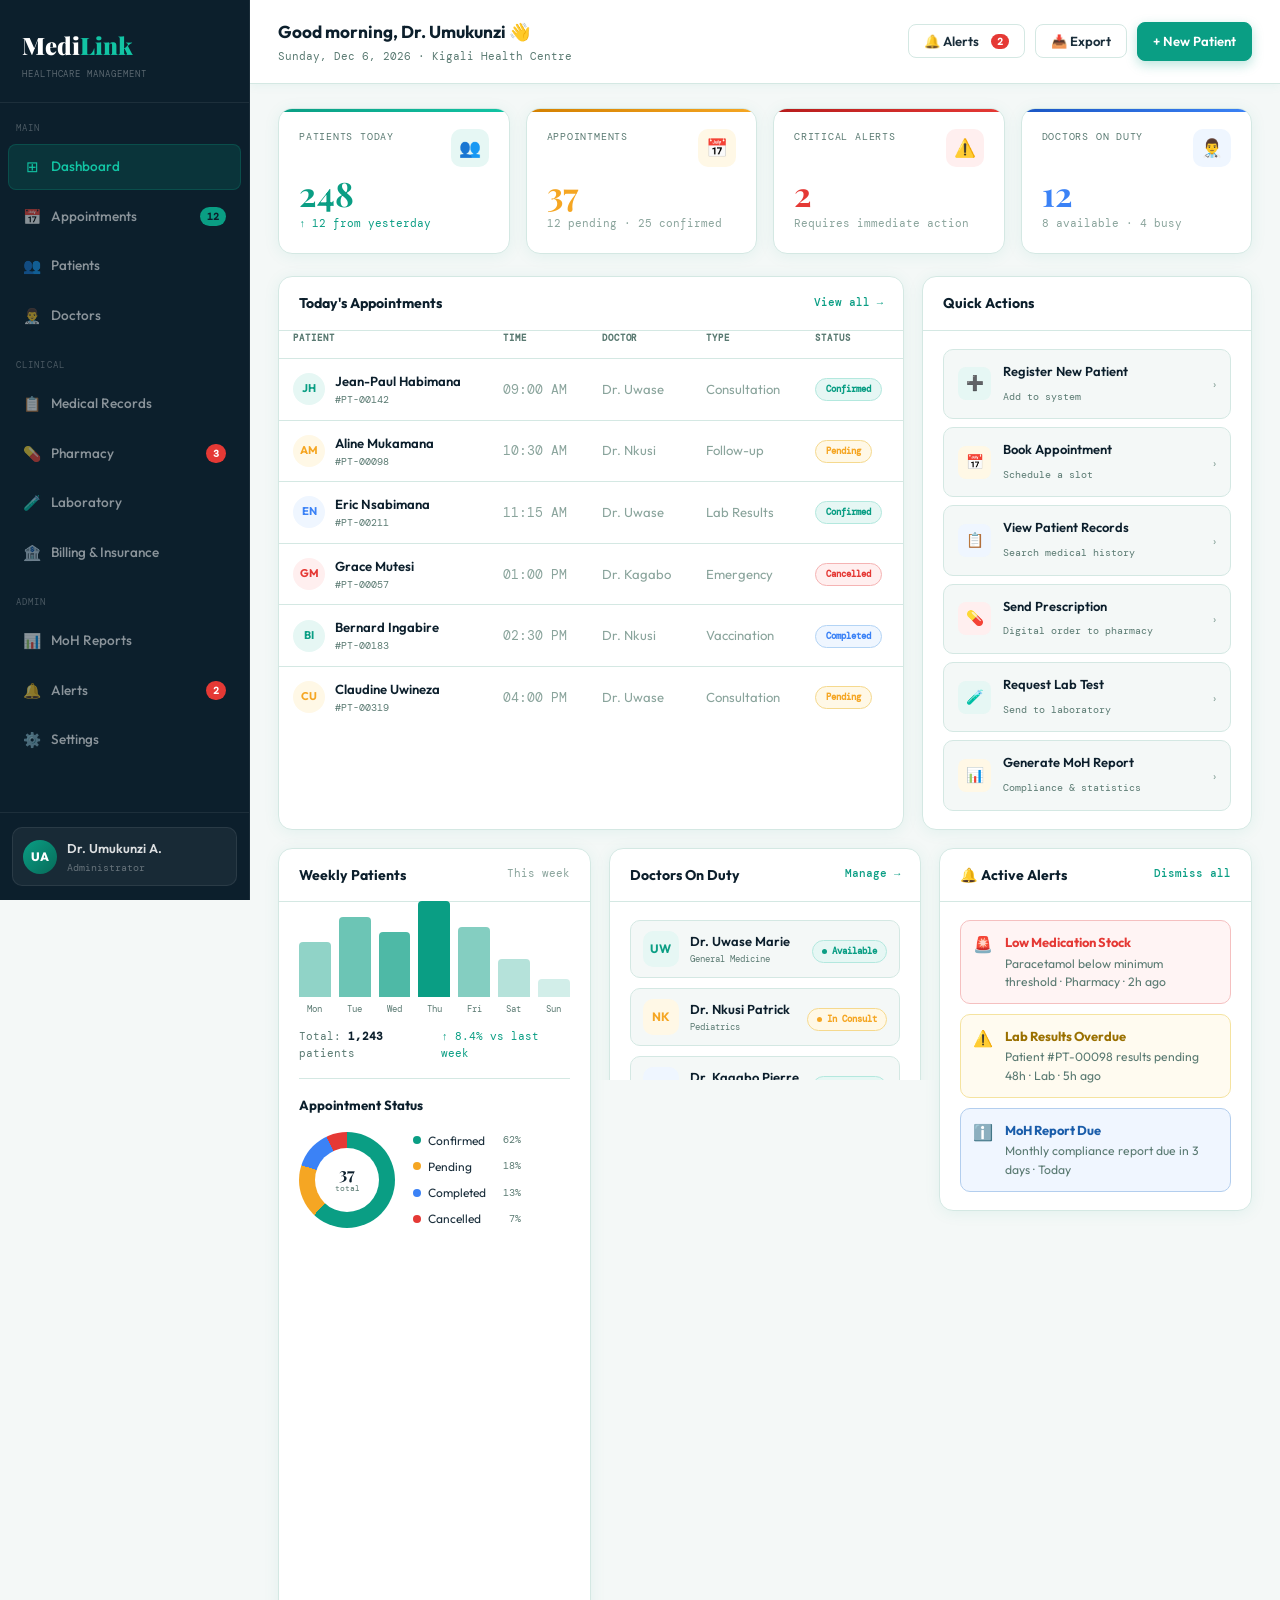
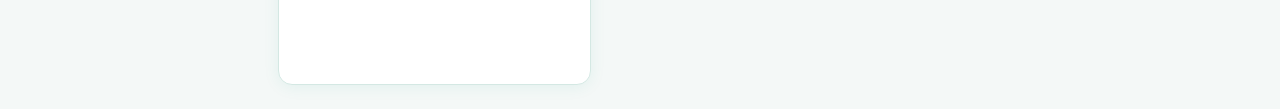
==== commit f9a3659c: "added javascript to my pages" ====
--- a/Dashboard.html
+++ b/Dashboard.html
@@ -590,5 +590,6 @@
   </div>
   <!-- end dash-main -->
 
+  <script src="script.js"></script>
 </body>
 </html>
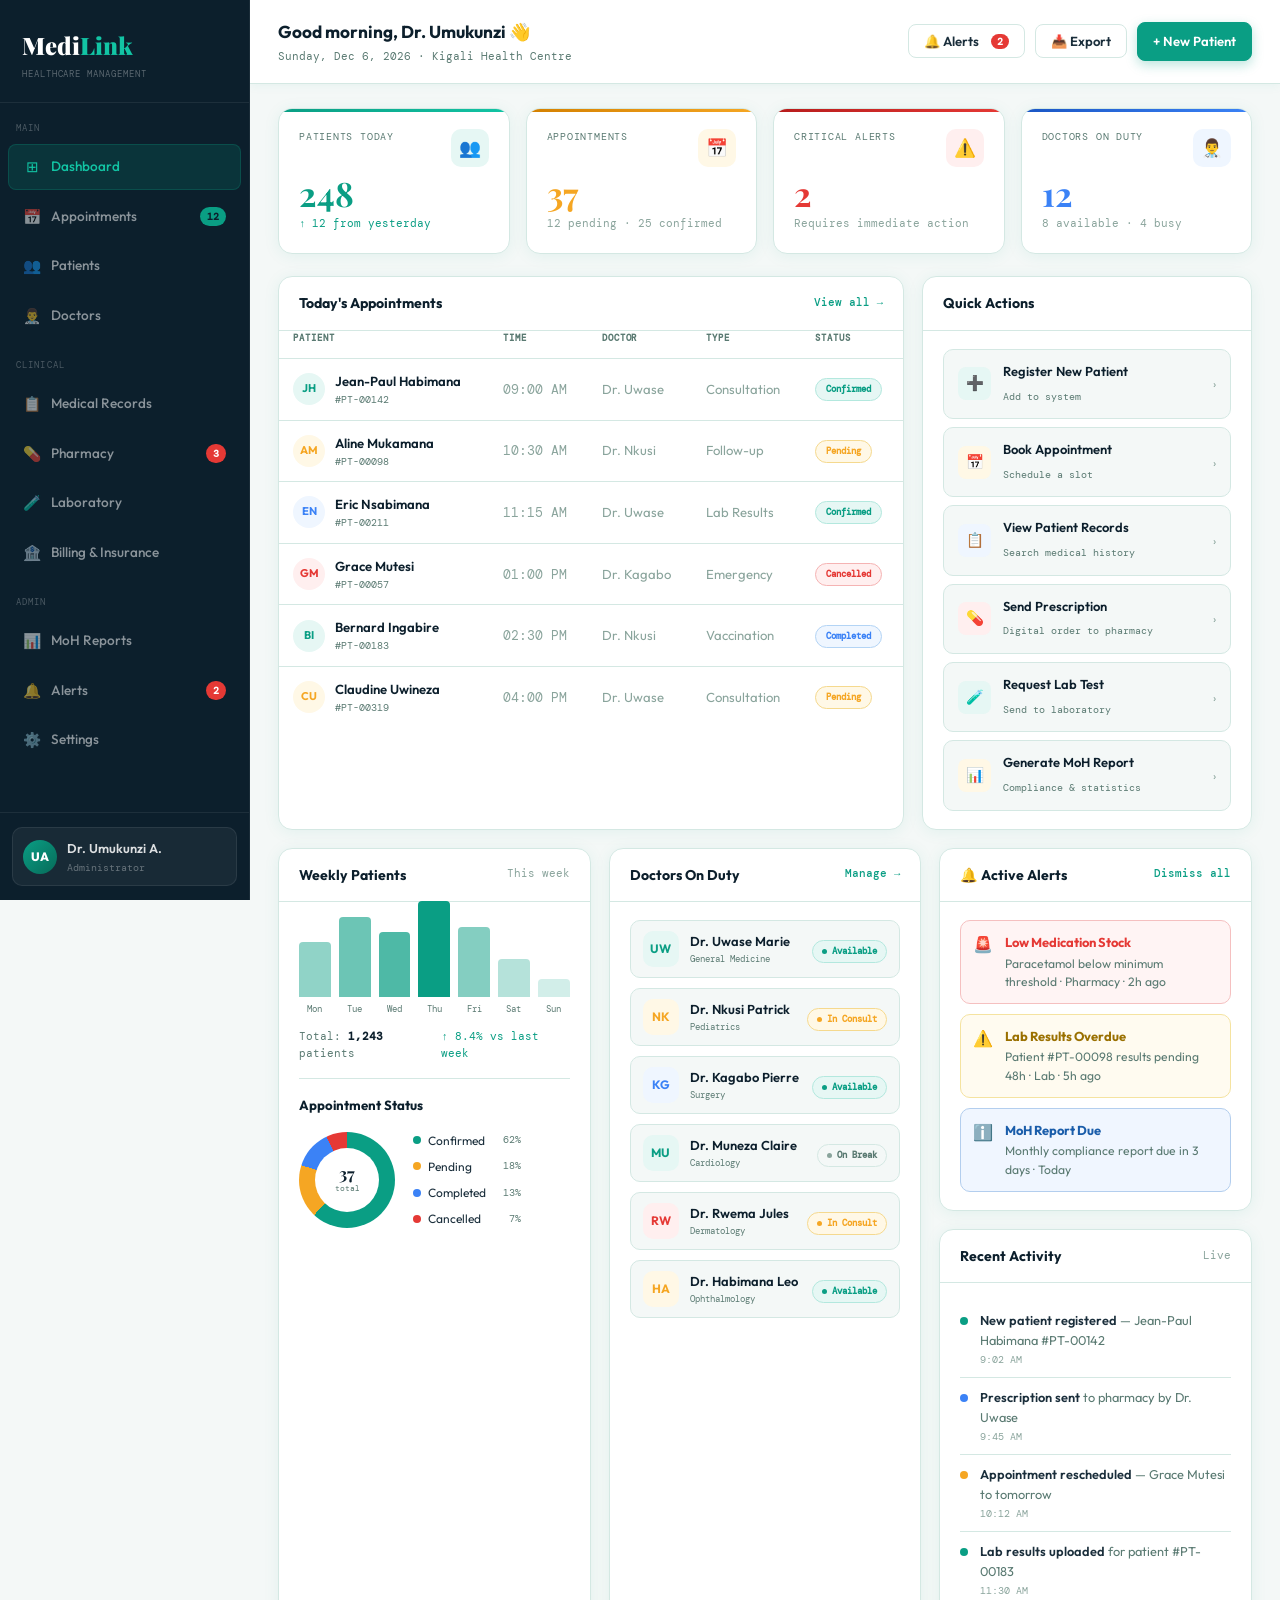
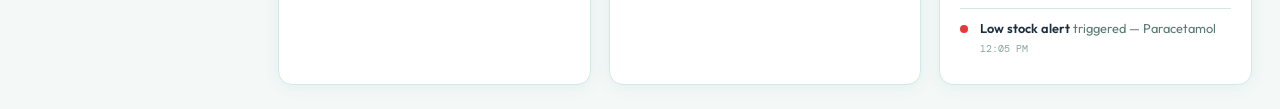
==== commit cdbbf708: "Added javascript to my work" ====
--- a/Dashboard.html
+++ b/Dashboard.html
@@ -590,6 +590,6 @@
   </div>
   <!-- end dash-main -->
 
-  <script src="script.js"></script>
+  <script src="scripts/script.js"></script>
 </body>
 </html>
